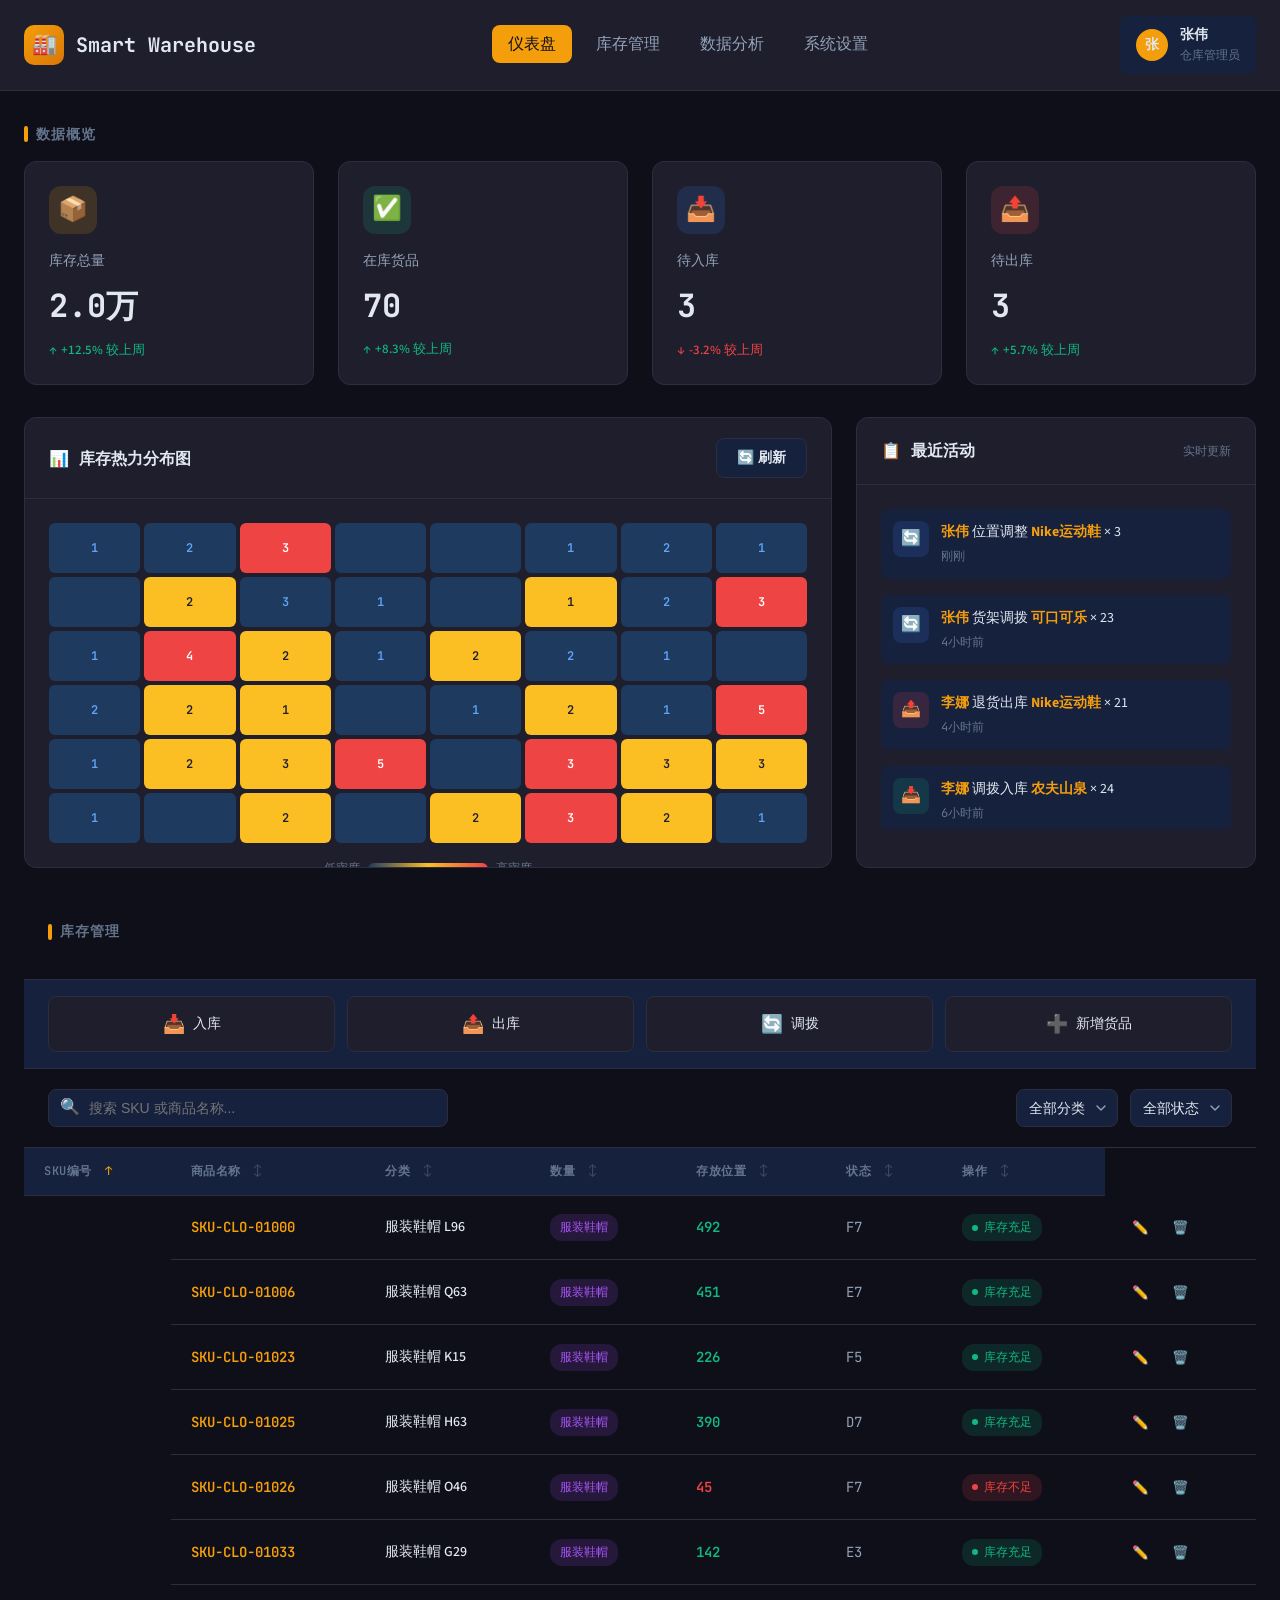
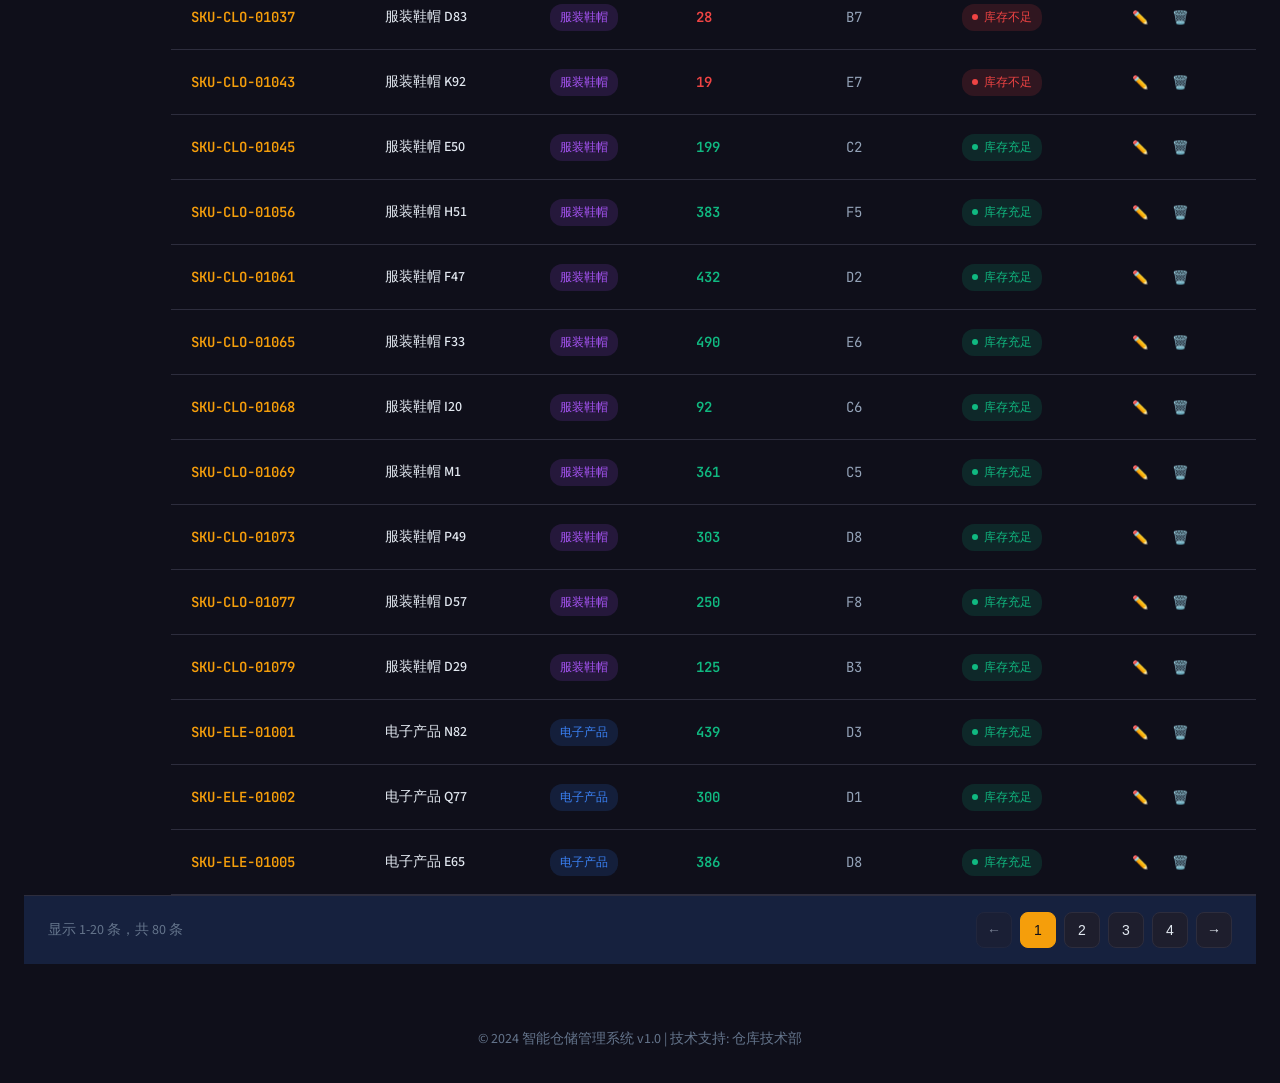
==== index.html @ 6229d031 "feat: 开发智能仓储系统 Co-authored-by: traeagent <traeagent@users.noreply.github.com>" ====
<!DOCTYPE html>
<html lang="zh-CN">
<head>
  <meta charset="UTF-8">
  <meta name="viewport" content="width=device-width, initial-scale=1.0">
  <title>智能仓储系统 - Warehouse Management</title>
  <link rel="preconnect" href="https://fonts.googleapis.com">
  <link rel="preconnect" href="https://fonts.gstatic.com" crossorigin>
  <link href="https://fonts.googleapis.com/css2?family=JetBrains+Mono:wght@400;500;600;700&family=Source+Sans+Pro:wght@400;500;600;700&display=swap" rel="stylesheet">
  <link rel="stylesheet" href="css/styles.css">
</head>
<body>
  <header class="header">
    <div class="app-container">
      <div class="header-content">
        <div class="logo">
          <div class="logo-icon">🏭</div>
          <span class="logo-text">Smart Warehouse</span>
        </div>

        <nav>
          <ul class="nav-menu">
            <li><a class="nav-item active" data-page="dashboard">仪表盘</a></li>
            <li><a class="nav-item" data-page="inventory">库存管理</a></li>
            <li><a class="nav-item" data-page="analytics">数据分析</a></li>
            <li><a class="nav-item" data-page="settings">系统设置</a></li>
          </ul>
        </nav>

        <div class="user-info">
          <div class="user-avatar">张</div>
          <div class="user-details">
            <div class="user-name">张伟</div>
            <div class="user-role">仓库管理员</div>
          </div>
        </div>
      </div>
    </div>
  </header>

  <main class="main-content">
    <div class="app-container">
      <h2 class="section-title">数据概览</h2>

      <section class="metrics-grid" id="metrics-grid">
        <div class="loading">
          <div class="spinner"></div>
        </div>
      </section>

      <section class="dashboard-grid">
        <div class="panel">
          <div class="panel-header">
            <h3 class="panel-title">📊 库存热力分布图</h3>
            <button class="btn btn-secondary" onclick="App.refresh()">
              🔄 刷新
            </button>
          </div>
          <div class="panel-body">
            <div id="heatmap-container">
              <div class="loading">
                <div class="spinner"></div>
              </div>
            </div>
          </div>
        </div>

        <div class="panel">
          <div class="panel-header">
            <h3 class="panel-title">📋 最近活动</h3>
            <span style="font-size: 12px; color: var(--text-muted);">实时更新</span>
          </div>
          <div class="panel-body">
            <div id="activity-container">
              <div class="loading">
                <div class="spinner"></div>
              </div>
            </div>
          </div>
        </div>
      </section>

      <section id="inventory-section">
        <div class="loading">
          <div class="spinner"></div>
        </div>
      </section>
    </div>
  </main>

  <footer style="text-align: center; padding: 32px 0; color: var(--text-muted); font-size: 14px;">
    <p>© 2024 智能仓储管理系统 v1.0 | 技术支持: 仓库技术部</p>
  </footer>

  <script src="js/utils.js"></script>
  <script src="js/store.js"></script>
  <script src="js/components.js"></script>
  <script src="js/app.js"></script>
</body>
</html>
---- css/styles.css ----
:root {
  --primary: #f59e0b;
  --primary-hover: #fbbf24;
  --success: #10b981;
  --warning: #ef4444;
  --bg-dark: #0f0f1a;
  --bg-card: #1e1e2d;
  --bg-surface: #16213e;
  --text-primary: #e2e8f0;
  --text-secondary: #94a3b8;
  --text-muted: #64748b;
  --border-color: #2d2d3d;
  --shadow: 0 4px 20px rgba(0, 0, 0, 0.3);
  --radius: 12px;
  --transition: all 0.2s ease;
}

* {
  margin: 0;
  padding: 0;
  box-sizing: border-box;
}

body {
  font-family: 'Source Sans Pro', sans-serif;
  background: var(--bg-dark);
  color: var(--text-primary);
  line-height: 1.6;
  min-height: 100vh;
}

.app-container {
  max-width: 1440px;
  margin: 0 auto;
  padding: 0 24px;
}

/* Header */
.header {
  background: var(--bg-card);
  border-bottom: 1px solid var(--border-color);
  padding: 16px 0;
  position: sticky;
  top: 0;
  z-index: 100;
  backdrop-filter: blur(10px);
}

.header-content {
  display: flex;
  align-items: center;
  justify-content: space-between;
  gap: 32px;
}

.logo {
  display: flex;
  align-items: center;
  gap: 12px;
}

.logo-icon {
  width: 40px;
  height: 40px;
  background: linear-gradient(135deg, var(--primary) 0%, #d97706 100%);
  border-radius: 10px;
  display: flex;
  align-items: center;
  justify-content: center;
  font-size: 20px;
}

.logo-text {
  font-family: 'JetBrains Mono', monospace;
  font-size: 20px;
  font-weight: 700;
  color: var(--text-primary);
}

.nav-menu {
  display: flex;
  gap: 8px;
  list-style: none;
}

.nav-item {
  padding: 8px 16px;
  border-radius: 8px;
  color: var(--text-secondary);
  text-decoration: none;
  font-weight: 500;
  transition: var(--transition);
  cursor: pointer;
}

.nav-item:hover {
  background: var(--bg-surface);
  color: var(--text-primary);
}

.nav-item.active {
  background: var(--primary);
  color: var(--bg-dark);
}

.user-info {
  display: flex;
  align-items: center;
  gap: 12px;
  padding: 8px 16px;
  background: var(--bg-surface);
  border-radius: 8px;
}

.user-avatar {
  width: 32px;
  height: 32px;
  border-radius: 50%;
  background: var(--primary);
  display: flex;
  align-items: center;
  justify-content: center;
  font-weight: 600;
  font-size: 14px;
}

.user-details {
  font-size: 14px;
}

.user-name {
  font-weight: 600;
  color: var(--text-primary);
}

.user-role {
  color: var(--text-muted);
  font-size: 12px;
}

/* Main Content */
.main-content {
  padding: 32px 0;
}

/* Section Title */
.section-title {
  font-family: 'JetBrains Mono', monospace;
  font-size: 14px;
  font-weight: 600;
  color: var(--text-muted);
  text-transform: uppercase;
  letter-spacing: 1px;
  margin-bottom: 16px;
  display: flex;
  align-items: center;
  gap: 8px;
}

.section-title::before {
  content: '';
  width: 4px;
  height: 16px;
  background: var(--primary);
  border-radius: 2px;
}

/* Metric Cards Grid */
.metrics-grid {
  display: grid;
  grid-template-columns: repeat(auto-fit, minmax(250px, 1fr));
  gap: 24px;
  margin-bottom: 32px;
}

.metric-card {
  background: var(--bg-card);
  border-radius: var(--radius);
  padding: 24px;
  border: 1px solid var(--border-color);
  transition: var(--transition);
  cursor: pointer;
  position: relative;
  overflow: hidden;
}

.metric-card::before {
  content: '';
  position: absolute;
  top: 0;
  left: 0;
  right: 0;
  height: 3px;
  background: var(--primary);
  opacity: 0;
  transition: var(--transition);
}

.metric-card:hover {
  transform: translateY(-2px);
  border-color: var(--primary);
  box-shadow: 0 0 20px rgba(245, 158, 11, 0.1);
}

.metric-card:hover::before {
  opacity: 1;
}

.metric-icon {
  width: 48px;
  height: 48px;
  border-radius: 12px;
  display: flex;
  align-items: center;
  justify-content: center;
  font-size: 24px;
  margin-bottom: 16px;
}

.metric-icon.total { background: rgba(245, 158, 11, 0.15); }
.metric-icon.instock { background: rgba(16, 185, 129, 0.15); }
.metric-icon.pending { background: rgba(59, 130, 246, 0.15); }
.metric-icon.outbound { background: rgba(239, 68, 68, 0.15); }

.metric-title {
  font-size: 14px;
  color: var(--text-secondary);
  margin-bottom: 8px;
  font-weight: 500;
}

.metric-value {
  font-family: 'JetBrains Mono', monospace;
  font-size: 32px;
  font-weight: 700;
  color: var(--text-primary);
  margin-bottom: 8px;
}

.metric-trend {
  display: flex;
  align-items: center;
  gap: 4px;
  font-size: 13px;
  font-weight: 500;
}

.metric-trend.up { color: var(--success); }
.metric-trend.down { color: var(--warning); }

/* Dashboard Grid */
.dashboard-grid {
  display: grid;
  grid-template-columns: 1fr 400px;
  gap: 24px;
  margin-bottom: 32px;
}

.panel {
  background: var(--bg-card);
  border-radius: var(--radius);
  border: 1px solid var(--border-color);
  overflow: hidden;
}

.panel-header {
  padding: 20px 24px;
  border-bottom: 1px solid var(--border-color);
  display: flex;
  align-items: center;
  justify-content: space-between;
}

.panel-title {
  font-family: 'JetBrains Mono', monospace;
  font-size: 16px;
  font-weight: 600;
  color: var(--text-primary);
}

.panel-body {
  padding: 24px;
}

/* Heatmap */
.heatmap-container {
  position: relative;
  height: 320px;
}

.heatmap-grid {
  display: grid;
  grid-template-columns: repeat(8, 1fr);
  grid-template-rows: repeat(6, 1fr);
  gap: 4px;
  height: 100%;
}

.heatmap-cell {
  border-radius: 6px;
  cursor: pointer;
  transition: var(--transition);
  display: flex;
  align-items: center;
  justify-content: center;
  font-family: 'JetBrains Mono', monospace;
  font-size: 12px;
  font-weight: 600;
  position: relative;
}

.heatmap-cell:hover {
  transform: scale(1.05);
  z-index: 10;
  box-shadow: 0 4px 12px rgba(0, 0, 0, 0.3);
}

.heatmap-cell .tooltip {
  position: absolute;
  bottom: 100%;
  left: 50%;
  transform: translateX(-50%);
  background: var(--bg-dark);
  border: 1px solid var(--border-color);
  padding: 8px 12px;
  border-radius: 6px;
  font-size: 12px;
  white-space: nowrap;
  opacity: 0;
  visibility: hidden;
  transition: var(--transition);
  pointer-events: none;
  z-index: 100;
}

.heatmap-cell:hover .tooltip {
  opacity: 1;
  visibility: visible;
}

.heatmap-legend {
  display: flex;
  align-items: center;
  justify-content: center;
  gap: 8px;
  margin-top: 16px;
  font-size: 12px;
  color: var(--text-muted);
}

.legend-gradient {
  width: 120px;
  height: 12px;
  border-radius: 6px;
  background: linear-gradient(90deg, #1e3a5f 0%, #fbbf24 50%, #ef4444 100%);
}

/* Activity Feed */
.activity-list {
  display: flex;
  flex-direction: column;
  gap: 16px;
  max-height: 320px;
  overflow-y: auto;
}

.activity-item {
  display: flex;
  gap: 12px;
  padding: 12px;
  border-radius: 8px;
  background: var(--bg-surface);
  transition: var(--transition);
}

.activity-item:hover {
  background: rgba(245, 158, 11, 0.05);
}

.activity-icon {
  width: 36px;
  height: 36px;
  border-radius: 8px;
  display: flex;
  align-items: center;
  justify-content: center;
  font-size: 16px;
  flex-shrink: 0;
}

.activity-icon.inbound { background: rgba(16, 185, 129, 0.15); color: var(--success); }
.activity-icon.outbound { background: rgba(239, 68, 68, 0.15); color: var(--warning); }
.activity-icon.transfer { background: rgba(59, 130, 246, 0.15); color: #3b82f6; }
.activity-icon.adjustment { background: rgba(245, 158, 11, 0.15); color: var(--primary); }

.activity-content {
  flex: 1;
  min-width: 0;
}

.activity-message {
  font-size: 14px;
  color: var(--text-primary);
  margin-bottom: 4px;
}

.activity-message strong {
  color: var(--primary);
}

.activity-time {
  font-size: 12px;
  color: var(--text-muted);
  font-family: 'JetBrains Mono', monospace;
}

/* Inventory Section */
.inventory-section {
  background: var(--bg-card);
  border-radius: var(--radius);
  border: 1px solid var(--border-color);
  overflow: hidden;
}

.inventory-header {
  padding: 20px 24px;
  border-bottom: 1px solid var(--border-color);
  display: flex;
  align-items: center;
  justify-content: space-between;
  gap: 16px;
  flex-wrap: wrap;
}

.search-box {
  position: relative;
  flex: 1;
  max-width: 400px;
}

.search-input {
  width: 100%;
  padding: 10px 16px 10px 40px;
  border: 1px solid var(--border-color);
  border-radius: 8px;
  background: var(--bg-surface);
  color: var(--text-primary);
  font-size: 14px;
  transition: var(--transition);
}

.search-input:focus {
  outline: none;
  border-color: var(--primary);
  box-shadow: 0 0 0 3px rgba(245, 158, 11, 0.1);
}

.search-icon {
  position: absolute;
  left: 12px;
  top: 50%;
  transform: translateY(-50%);
  color: var(--text-muted);
}

.filter-group {
  display: flex;
  gap: 12px;
  align-items: center;
}

.filter-select {
  padding: 10px 32px 10px 12px;
  border: 1px solid var(--border-color);
  border-radius: 8px;
  background: var(--bg-surface);
  color: var(--text-primary);
  font-size: 14px;
  cursor: pointer;
  transition: var(--transition);
  appearance: none;
  background-image: url("data:image/svg+xml,%3Csvg xmlns='http://www.w3.org/2000/svg' width='16' height='16' viewBox='0 0 24 24' fill='none' stroke='%2394a3b8' stroke-width='2' stroke-linecap='round' stroke-linejoin='round'%3E%3Cpath d='m6 9 6 6 6-6'/%3E%3C/svg%3E");
  background-repeat: no-repeat;
  background-position: right 8px center;
}

.filter-select:focus {
  outline: none;
  border-color: var(--primary);
}

.btn {
  padding: 10px 20px;
  border-radius: 8px;
  font-size: 14px;
  font-weight: 600;
  cursor: pointer;
  transition: var(--transition);
  display: inline-flex;
  align-items: center;
  gap: 8px;
  border: none;
}

.btn-primary {
  background: var(--primary);
  color: var(--bg-dark);
}

.btn-primary:hover {
  background: var(--primary-hover);
  transform: translateY(-1px);
}

.btn-secondary {
  background: var(--bg-surface);
  color: var(--text-primary);
  border: 1px solid var(--border-color);
}

.btn-secondary:hover {
  background: var(--border-color);
}

.btn:active {
  transform: scale(0.98);
}

/* Data Table */
.data-table-container {
  overflow-x: auto;
}

.data-table {
  width: 100%;
  border-collapse: collapse;
}

.data-table th {
  text-align: left;
  padding: 14px 20px;
  font-family: 'JetBrains Mono', monospace;
  font-size: 12px;
  font-weight: 600;
  color: var(--text-muted);
  text-transform: uppercase;
  letter-spacing: 0.5px;
  background: var(--bg-surface);
  border-bottom: 1px solid var(--border-color);
  cursor: pointer;
  user-select: none;
  transition: var(--transition);
}

.data-table th:hover {
  color: var(--text-primary);
  background: rgba(245, 158, 11, 0.05);
}

.data-table th .sort-icon {
  margin-left: 6px;
  opacity: 0.5;
}

.data-table th.sorted .sort-icon {
  opacity: 1;
  color: var(--primary);
}

.data-table td {
  padding: 16px 20px;
  border-bottom: 1px solid var(--border-color);
  font-size: 14px;
}

.data-table tbody tr {
  transition: var(--transition);
  position: relative;
}

.data-table tbody tr::before {
  content: '';
  position: absolute;
  left: 0;
  top: 0;
  bottom: 0;
  width: 3px;
  background: transparent;
  transition: var(--transition);
}

.data-table tbody tr:hover {
  background: rgba(255, 255, 255, 0.02);
}

.data-table tbody tr:hover::before {
  background: var(--primary);
}

.sku-cell {
  font-family: 'JetBrains Mono', monospace;
  font-weight: 600;
  color: var(--primary);
}

.name-cell {
  font-weight: 500;
  color: var(--text-primary);
}

.category-badge {
  display: inline-block;
  padding: 4px 10px;
  border-radius: 12px;
  font-size: 12px;
  font-weight: 500;
}

.category-badge.electronics { background: rgba(59, 130, 246, 0.15); color: #3b82f6; }
.category-badge.clothing { background: rgba(168, 85, 247, 0.15); color: #a855f7; }
.category-badge.food { background: rgba(16, 185, 129, 0.15); color: var(--success); }
.category-badge.tools { background: rgba(245, 158, 11, 0.15); color: var(--primary); }
.category-badge.other { background: rgba(148, 163, 184, 0.15); color: var(--text-secondary); }

.quantity-cell {
  font-family: 'JetBrains Mono', monospace;
  font-weight: 600;
}

.quantity-cell.low {
  color: var(--warning);
}

.quantity-cell.normal {
  color: var(--success);
}

.location-cell {
  font-family: 'JetBrains Mono', monospace;
  color: var(--text-secondary);
}

.status-badge {
  display: inline-flex;
  align-items: center;
  gap: 6px;
  padding: 4px 10px;
  border-radius: 12px;
  font-size: 12px;
  font-weight: 500;
}

.status-badge::before {
  content: '';
  width: 6px;
  height: 6px;
  border-radius: 50%;
}

.status-badge.instock::before { background: var(--success); }
.status-badge.lowstock::before { background: var(--warning); }
.status-badge.outofstock::before { background: var(--text-muted); }

.status-badge.instock { background: rgba(16, 185, 129, 0.15); color: var(--success); }
.status-badge.lowstock { background: rgba(239, 68, 68, 0.15); color: var(--warning); }
.status-badge.outofstock { background: rgba(148, 163, 184, 0.15); color: var(--text-muted); }

.action-buttons {
  display: flex;
  gap: 8px;
}

.action-btn {
  width: 32px;
  height: 32px;
  border-radius: 6px;
  border: none;
  background: transparent;
  color: var(--text-muted);
  cursor: pointer;
  transition: var(--transition);
  display: flex;
  align-items: center;
  justify-content: center;
}

.action-btn:hover {
  background: var(--bg-surface);
  color: var(--text-primary);
}

.action-btn.danger:hover {
  background: rgba(239, 68, 68, 0.15);
  color: var(--warning);
}

/* Pagination */
.pagination-container {
  display: flex;
  align-items: center;
  justify-content: space-between;
  padding: 16px 24px;
  border-top: 1px solid var(--border-color);
  background: var(--bg-surface);
}

.pagination-info {
  font-size: 14px;
  color: var(--text-muted);
}

.pagination-controls {
  display: flex;
  gap: 8px;
}

.page-btn {
  min-width: 36px;
  height: 36px;
  border-radius: 8px;
  border: 1px solid var(--border-color);
  background: var(--bg-card);
  color: var(--text-primary);
  font-size: 14px;
  font-weight: 500;
  cursor: pointer;
  transition: var(--transition);
  display: flex;
  align-items: center;
  justify-content: center;
}

.page-btn:hover:not(:disabled) {
  background: var(--bg-surface);
  border-color: var(--primary);
}

.page-btn.active {
  background: var(--primary);
  border-color: var(--primary);
  color: var(--bg-dark);
}

.page-btn:disabled {
  opacity: 0.5;
  cursor: not-allowed;
}

/* Modal */
.modal-overlay {
  position: fixed;
  top: 0;
  left: 0;
  right: 0;
  bottom: 0;
  background: rgba(0, 0, 0, 0.7);
  backdrop-filter: blur(4px);
  display: flex;
  align-items: center;
  justify-content: center;
  z-index: 1000;
  opacity: 0;
  visibility: hidden;
  transition: var(--transition);
}

.modal-overlay.active {
  opacity: 1;
  visibility: visible;
}

.modal {
  background: var(--bg-card);
  border-radius: var(--radius);
  border: 1px solid var(--border-color);
  width: 100%;
  max-width: 560px;
  max-height: 90vh;
  overflow-y: auto;
  transform: scale(0.9) translateY(20px);
  transition: var(--transition);
}

.modal-overlay.active .modal {
  transform: scale(1) translateY(0);
}

.modal-header {
  padding: 24px;
  border-bottom: 1px solid var(--border-color);
  display: flex;
  align-items: center;
  justify-content: space-between;
}

.modal-title {
  font-family: 'JetBrains Mono', monospace;
  font-size: 18px;
  font-weight: 600;
}

.modal-close {
  width: 32px;
  height: 32px;
  border-radius: 8px;
  border: none;
  background: var(--bg-surface);
  color: var(--text-muted);
  cursor: pointer;
  transition: var(--transition);
  display: flex;
  align-items: center;
  justify-content: center;
}

.modal-close:hover {
  background: rgba(239, 68, 68, 0.15);
  color: var(--warning);
}

.modal-body {
  padding: 24px;
}

.modal-footer {
  padding: 24px;
  border-top: 1px solid var(--border-color);
  display: flex;
  gap: 12px;
  justify-content: flex-end;
}

/* Form */
.form-group {
  margin-bottom: 20px;
}

.form-label {
  display: block;
  font-size: 14px;
  font-weight: 500;
  color: var(--text-primary);
  margin-bottom: 8px;
}

.form-input {
  width: 100%;
  padding: 12px 16px;
  border: 1px solid var(--border-color);
  border-radius: 8px;
  background: var(--bg-surface);
  color: var(--text-primary);
  font-size: 14px;
  transition: var(--transition);
}

.form-input:focus {
  outline: none;
  border-color: var(--primary);
  box-shadow: 0 0 0 3px rgba(245, 158, 11, 0.1);
}

.form-input.error {
  border-color: var(--warning);
}

.form-error {
  color: var(--warning);
  font-size: 12px;
  margin-top: 6px;
}

.form-row {
  display: grid;
  grid-template-columns: 1fr 1fr;
  gap: 16px;
}

.form-select {
  width: 100%;
  padding: 12px 16px;
  border: 1px solid var(--border-color);
  border-radius: 8px;
  background: var(--bg-surface);
  color: var(--text-primary);
  font-size: 14px;
  cursor: pointer;
  transition: var(--transition);
}

.form-select:focus {
  outline: none;
  border-color: var(--primary);
}

/* Animations */
@keyframes fadeIn {
  from {
    opacity: 0;
    transform: translateY(10px);
  }
  to {
    opacity: 1;
    transform: translateY(0);
  }
}

@keyframes slideIn {
  from {
    opacity: 0;
    transform: translateX(-20px);
  }
  to {
    opacity: 1;
    transform: translateX(0);
  }
}

@keyframes pulse {
  0%, 100% {
    opacity: 1;
  }
  50% {
    opacity: 0.5;
  }
}

.animate-fade-in {
  animation: fadeIn 0.3s ease-out forwards;
}

.animate-slide-in {
  animation: slideIn 0.3s ease-out forwards;
}

.stagger-1 { animation-delay: 0.1s; }
.stagger-2 { animation-delay: 0.2s; }
.stagger-3 { animation-delay: 0.3s; }
.stagger-4 { animation-delay: 0.4s; }

/* Scrollbar */
::-webkit-scrollbar {
  width: 8px;
  height: 8px;
}

::-webkit-scrollbar-track {
  background: var(--bg-dark);
}

::-webkit-scrollbar-thumb {
  background: var(--border-color);
  border-radius: 4px;
}

::-webkit-scrollbar-thumb:hover {
  background: var(--text-muted);
}

/* Responsive */
@media (max-width: 1024px) {
  .dashboard-grid {
    grid-template-columns: 1fr;
  }

  .form-row {
    grid-template-columns: 1fr;
  }
}

@media (max-width: 768px) {
  .header-content {
    flex-wrap: wrap;
  }

  .nav-menu {
    order: 3;
    width: 100%;
    justify-content: center;
    margin-top: 16px;
  }

  .inventory-header {
    flex-direction: column;
    align-items: stretch;
  }

  .search-box {
    max-width: 100%;
  }

  .filter-group {
    flex-wrap: wrap;
  }

  .data-table th,
  .data-table td {
    padding: 12px;
  }

  .pagination-container {
    flex-direction: column;
    gap: 16px;
  }

  .modal {
    margin: 16px;
    max-width: calc(100% - 32px);
  }
}

/* Empty State */
.empty-state {
  text-align: center;
  padding: 48px 24px;
  color: var(--text-muted);
}

.empty-state-icon {
  font-size: 48px;
  margin-bottom: 16px;
  opacity: 0.5;
}

.empty-state-title {
  font-size: 18px;
  font-weight: 600;
  color: var(--text-secondary);
  margin-bottom: 8px;
}

.empty-state-text {
  font-size: 14px;
}

/* Loading State */
.loading {
  display: flex;
  align-items: center;
  justify-content: center;
  padding: 48px;
}

.spinner {
  width: 40px;
  height: 40px;
  border: 3px solid var(--border-color);
  border-top-color: var(--primary);
  border-radius: 50%;
  animation: spin 0.8s linear infinite;
}

@keyframes spin {
  to {
    transform: rotate(360deg);
  }
}

/* Quick Actions */
.quick-actions {
  display: flex;
  gap: 12px;
  padding: 16px 24px;
  background: var(--bg-surface);
  border-bottom: 1px solid var(--border-color);
}

.quick-action-btn {
  flex: 1;
  padding: 16px;
  border-radius: 8px;
  border: 1px solid var(--border-color);
  background: var(--bg-card);
  color: var(--text-primary);
  font-size: 14px;
  font-weight: 500;
  cursor: pointer;
  transition: var(--transition);
  display: flex;
  align-items: center;
  justify-content: center;
  gap: 8px;
}

.quick-action-btn:hover {
  border-color: var(--primary);
  background: rgba(245, 158, 11, 0.05);
}

.quick-action-btn .icon {
  font-size: 18px;
}
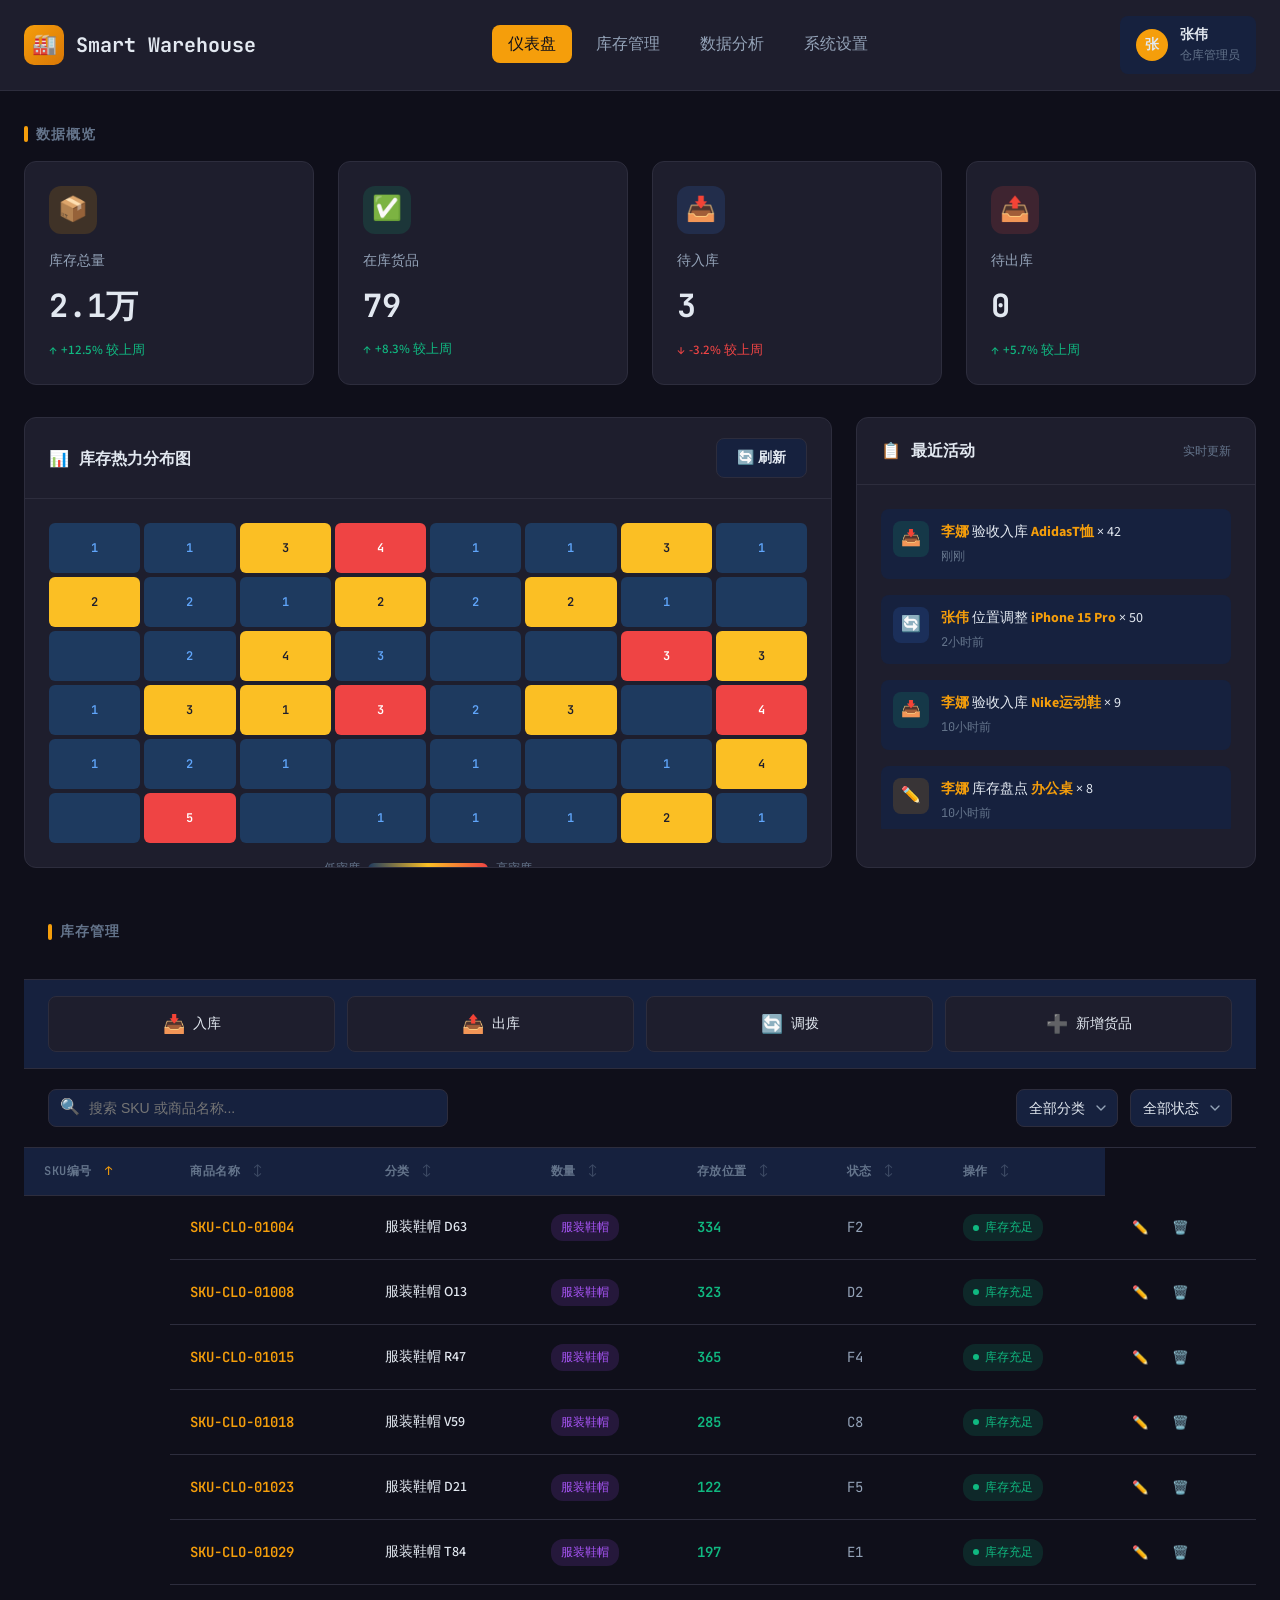
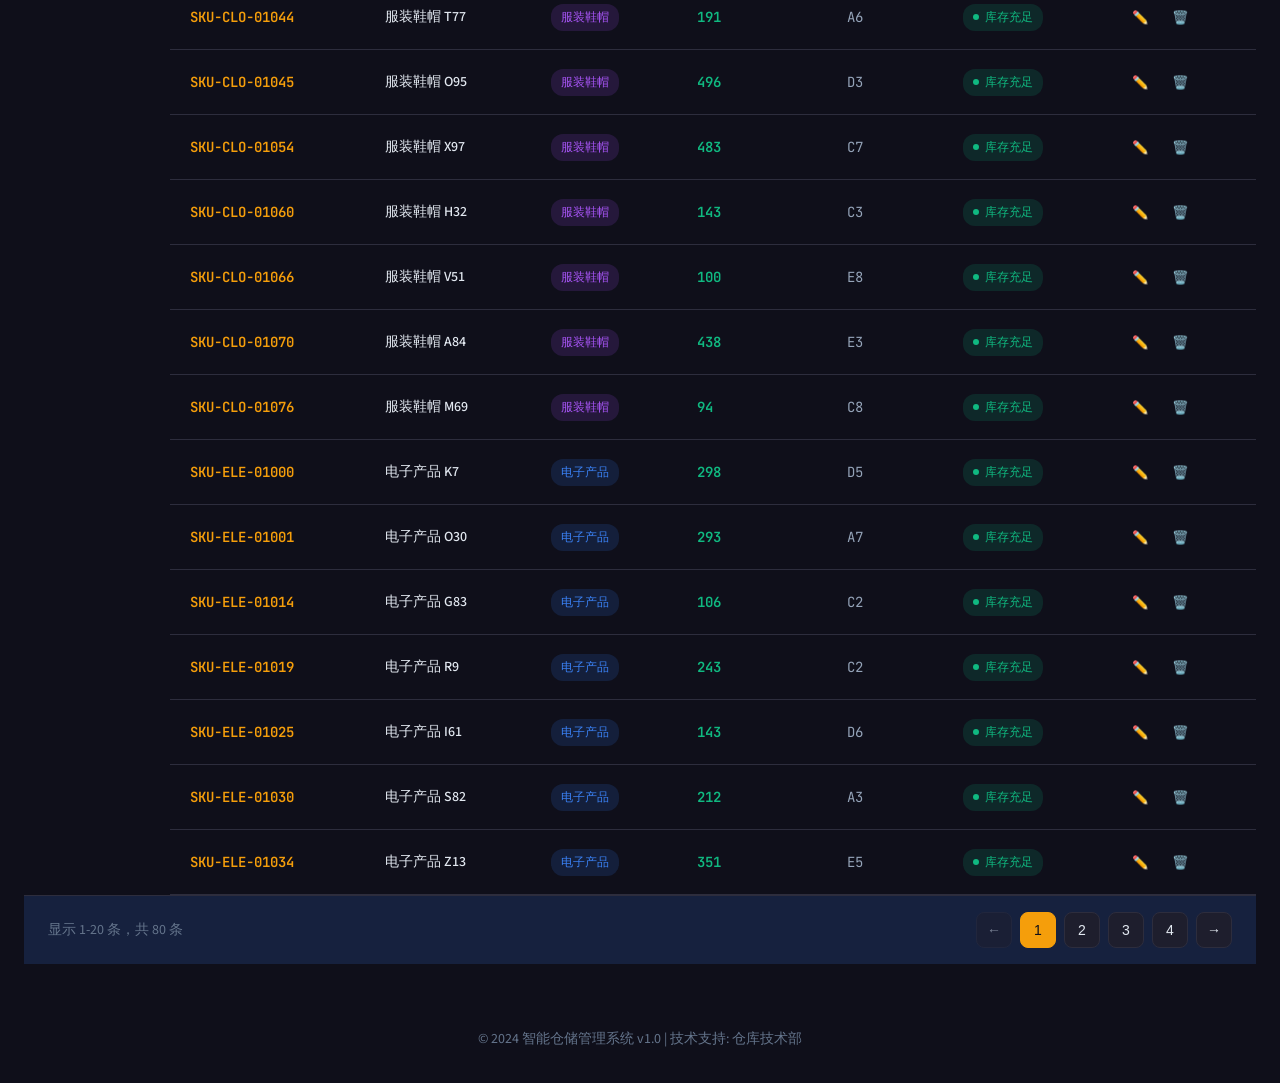
==== commit 11b894a5: "feat: 开发智能仓储系统 Co-authored-by: traeagent <traeagent@users.noreply.github.com>" ====
--- a/index.html
+++ b/index.html
@@ -20,10 +20,10 @@
 
         <nav>
           <ul class="nav-menu">
-            <li><a class="nav-item active" data-page="dashboard">仪表盘</a></li>
-            <li><a class="nav-item" data-page="inventory">库存管理</a></li>
-            <li><a class="nav-item" data-page="analytics">数据分析</a></li>
-            <li><a class="nav-item" data-page="settings">系统设置</a></li>
+            <li><a class="nav-item active" href="index.html" data-page="dashboard">仪表盘</a></li>
+            <li><a class="nav-item" href="index.html#inventory" data-page="inventory">库存管理</a></li>
+            <li><a class="nav-item" href="analytics.html" data-page="analytics">数据分析</a></li>
+            <li><a class="nav-item" href="settings.html" data-page="settings">系统设置</a></li>
           </ul>
         </nav>
 
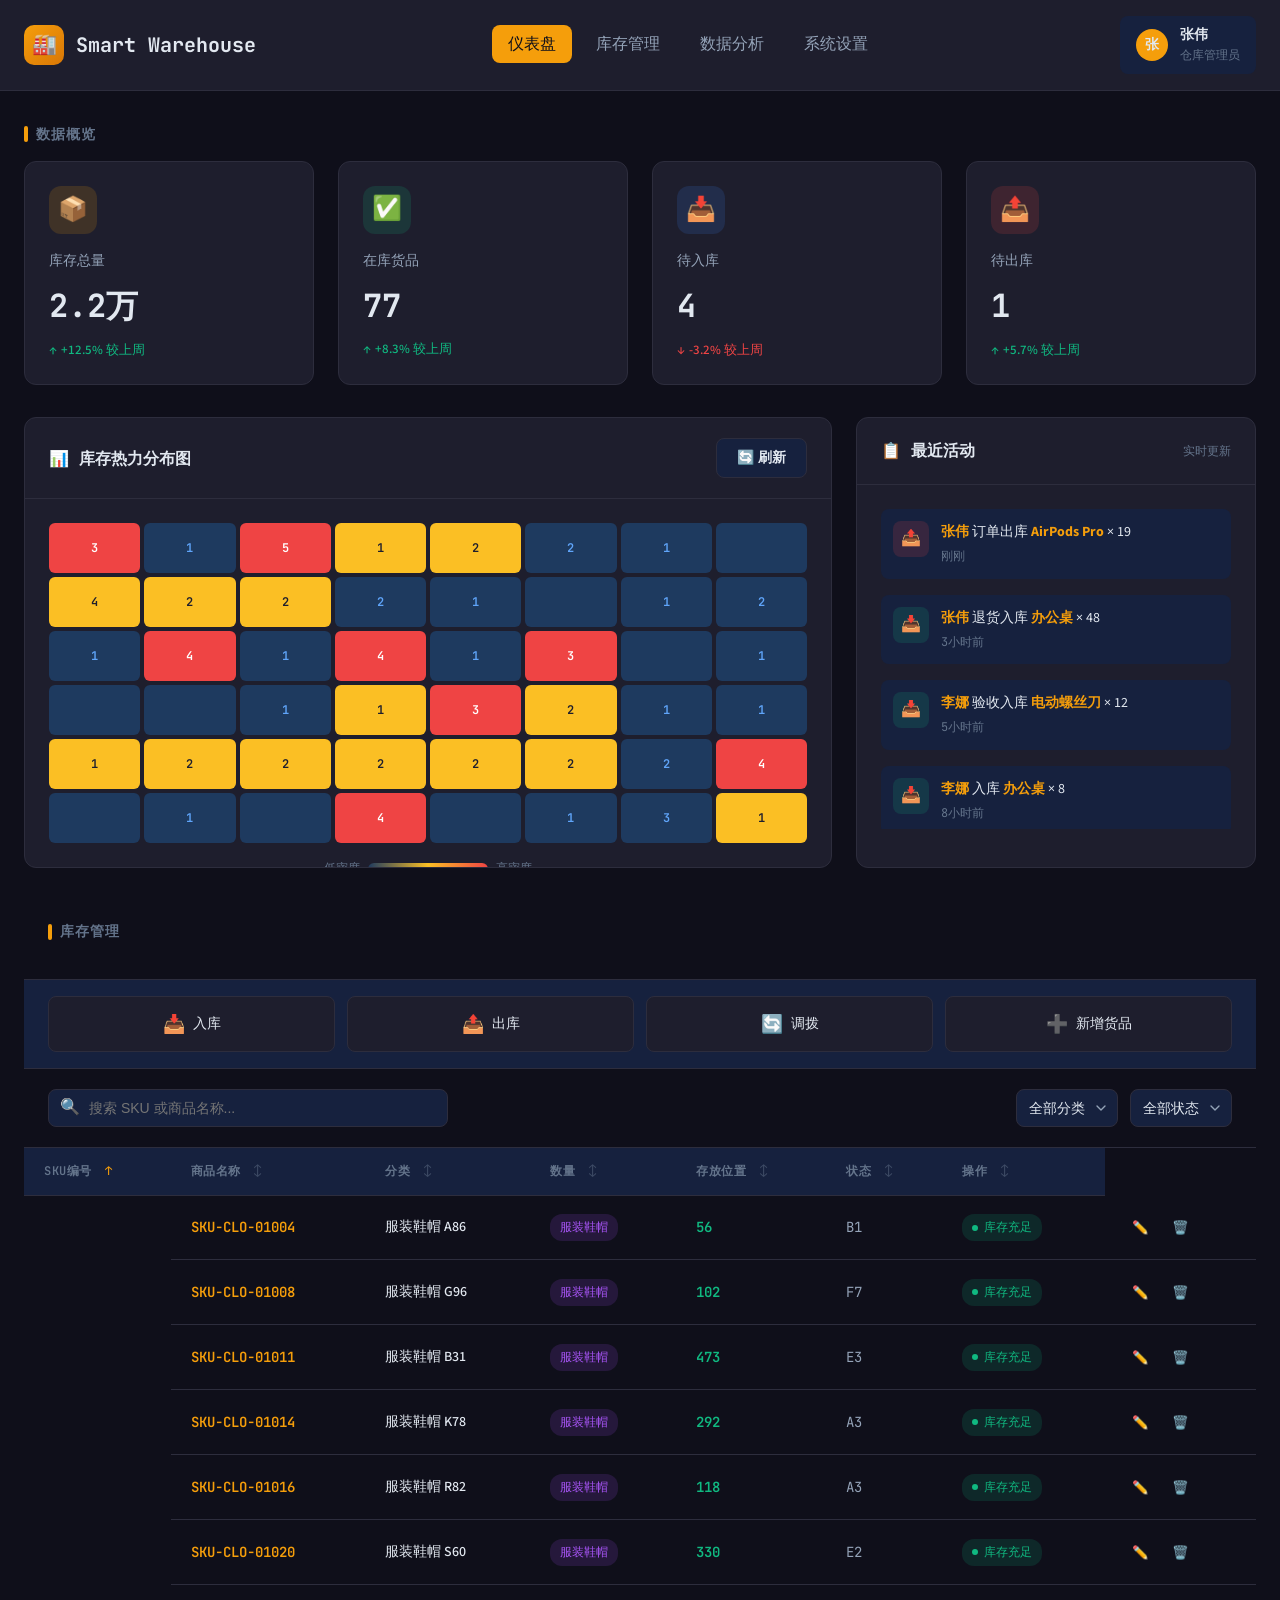
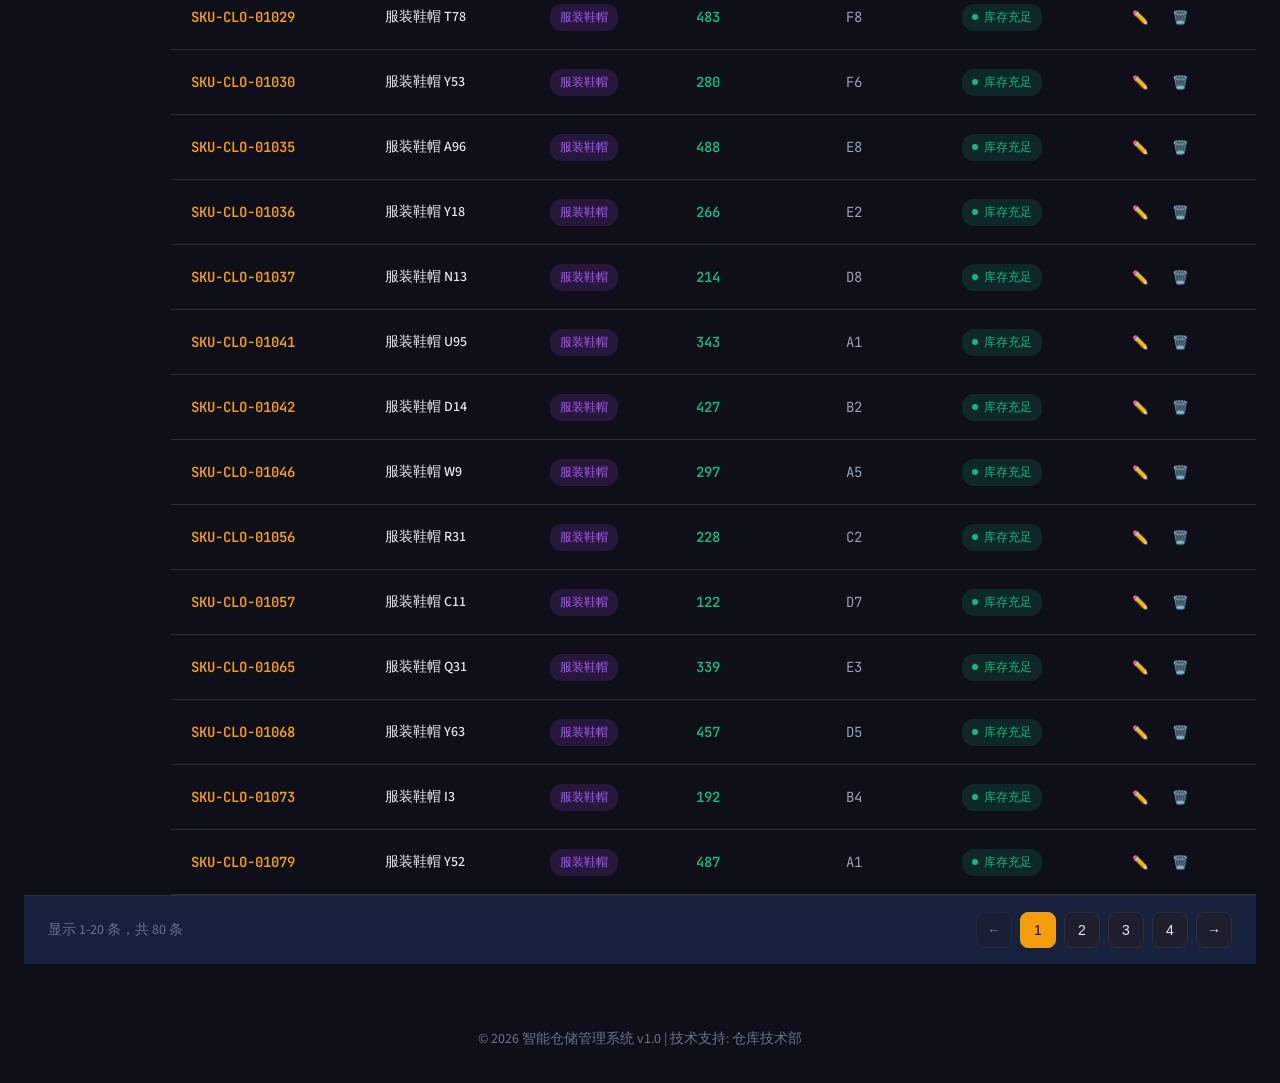
==== commit ef575fca: "feat: 开发智能仓储系统 Co-authored-by: traeagent <traeagent@users.noreply.github.com>" ====
--- a/index.html
+++ b/index.html
@@ -89,7 +89,7 @@
   </main>
 
   <footer style="text-align: center; padding: 32px 0; color: var(--text-muted); font-size: 14px;">
-    <p>© 2024 智能仓储管理系统 v1.0 | 技术支持: 仓库技术部</p>
+    <p>© 2026 智能仓储管理系统 v1.0 | 技术支持: 仓库技术部</p>
   </footer>
 
   <script src="js/utils.js"></script>
